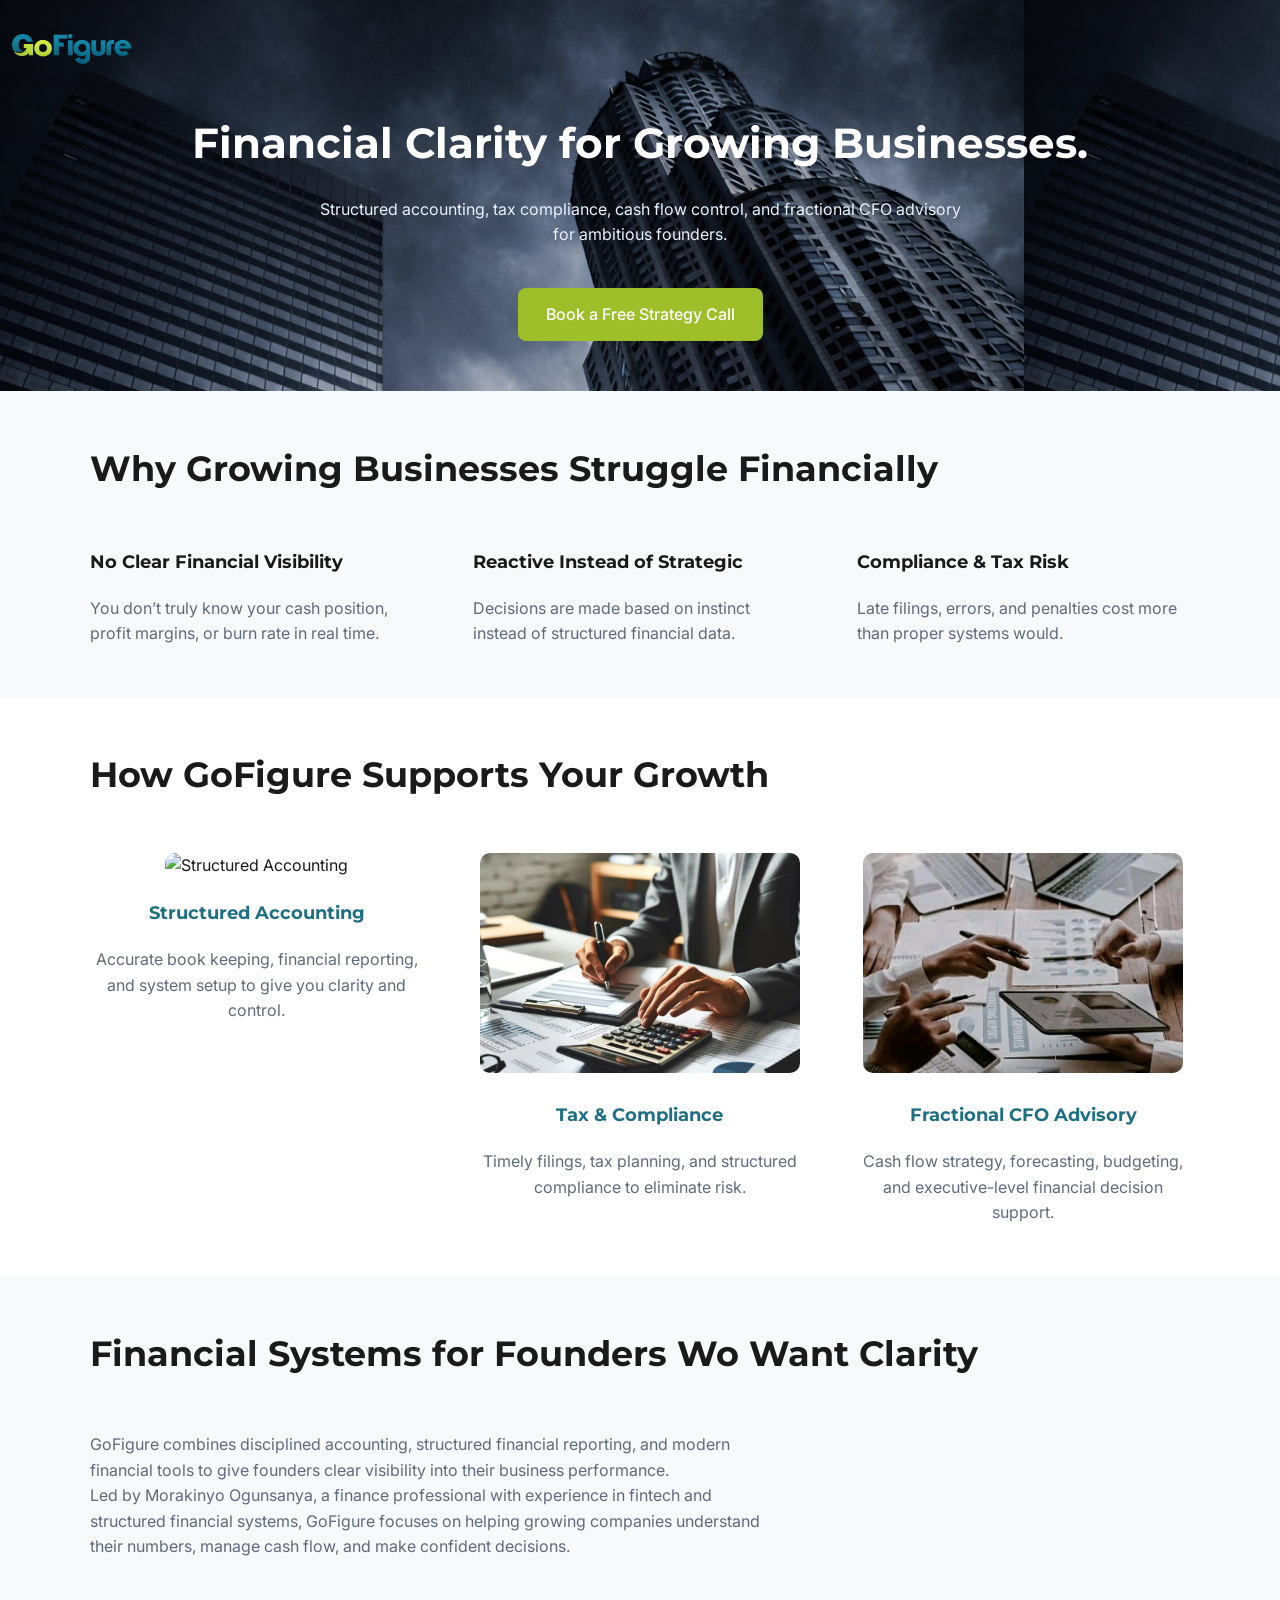
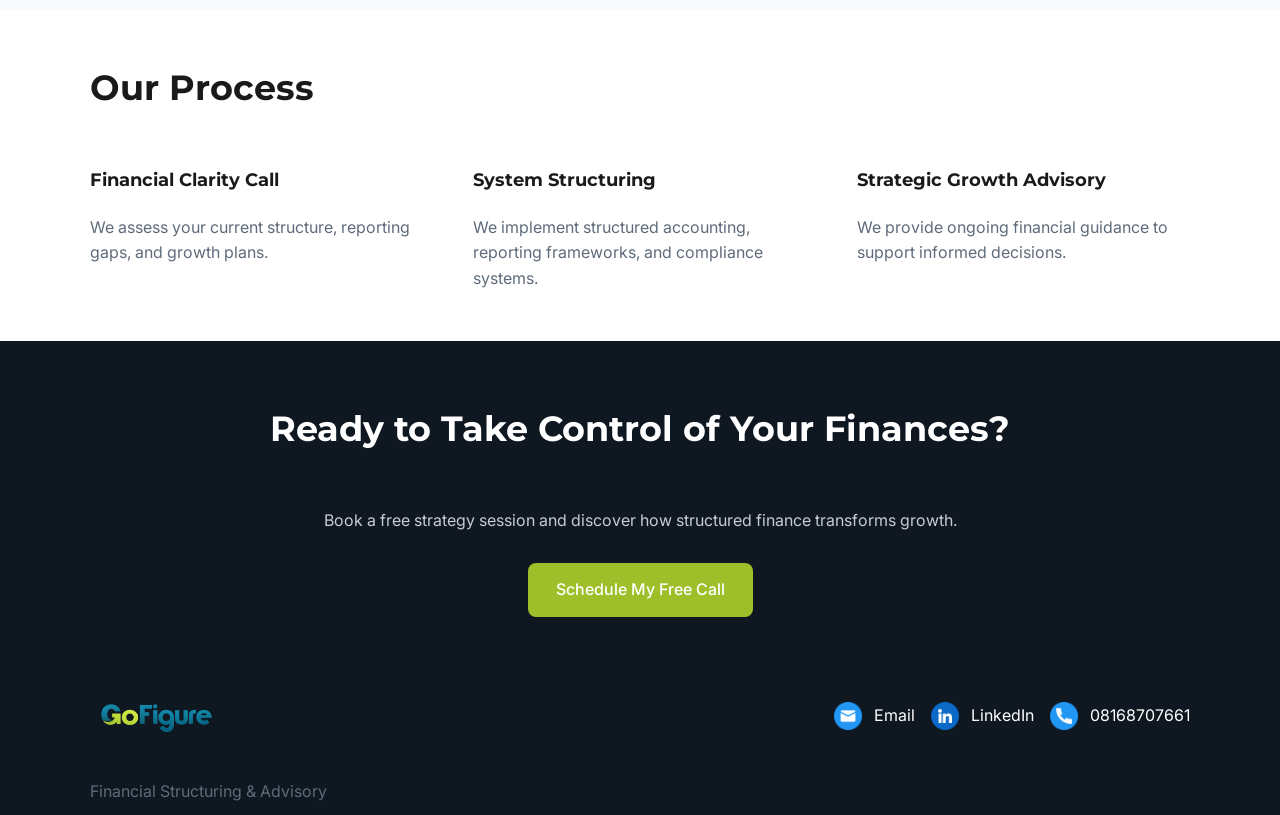
==== index.html @ a53e96b0 "Add files via upload" ====
<!DOCTYPE html>
<html lang="en">
<head>
    <!-- ========================================= -->
    <!-- BASIC META SETTINGS -->
    <!-- ========================================= -->
    <meta charset="UTF-8" />
    <meta name="viewport" content="width=device-width, initial-scale=1.0" />

    <!-- SEO Meta Tags -->
    <title>GoFigure</title>
    <meta name="description" content="Structured accounting, tax compliance and fractional CFO advisory for growing businesses.">

    <!-- Headings: Montserrat | Body: Inter -->
    <link href="https://fonts.googleapis.com/css2?family=Montserrat:wght@600;700&family=Inter:wght@400;500&display=swap" rel="stylesheet">

    <!-- Main Stylesheet -->
    <link rel="stylesheet" href="css/styles.css">
</head>
<body>


    <!-- HERO SECTION -->
    <section class="hero">

        <!-- ===== NEW: NAVBAR WRAPPER FOR LOGO ===== -->
        <!-- This allows the logo to sit at the top-left while the hero text remains centered -->
        <div class="navbar">
            <img src="images/ChatGPT Image Feb 28, 2026, 11_03_21 AM.png" alt="GoFigure Logo" class="logo">
        </div>

        <div class="container">

            <!-- ===== REMOVED CENTER HERO LOGO ===== -->
            <!-- ORIGINAL CODE KEPT COMMENTED FOR REFERENCE -->
            <!-- <img src="images/ChatGPT Image Feb 28, 2026, 11_03_21 AM.png" alt="" class="hero-img"> -->

            <!-- Hero Content -->
            <h1>Financial Clarity for Growing Businesses.</h1>

            <p class="hero-subtext">
                Structured accounting, tax compliance, cash flow control, and fractional CFO advisory for ambitious founders.
            </p>

            <a href="calendly2.html" class="btn-primary">
                Book a Free Strategy Call
            </a>

        </div>
    </section>


    <!-- PROBLEM SECTION -->
    <section class="section light-bg">
        <div class="container">
            <h2>Why Growing Businesses Struggle Financially</h2>

            <div class="grid-3">
                <div>
                    <h3>No Clear Financial Visibility</h3>
                    <p>You don’t truly know your cash position, profit margins, or burn rate in real time.</p>
                </div>

                <div>
                    <h3>Reactive Instead of Strategic</h3>
                    <p>Decisions are made based on instinct instead of structured financial data.</p>
                </div>

                <div>
                    <h3>Compliance & Tax Risk</h3>
                    <p>Late filings, errors, and penalties cost more than proper systems would.</p>
                </div>
            </div>
        </div>
    </section>


    <!-- SERVICES SECTION -->
    <section class="section white-bg">
        <div class="container">
            <h2>How GoFigure Supports Your Growth</h2>

            <!-- ===== MODIFIED STRUCTURE ===== -->
            <!-- Added service-card class to standardize layout and image alignment -->

            <div class="grid-3">

                <div class="service-card">
                    <img src="images/business-woman-check-business-report.jpg" alt="Structured Accounting" class="service-img">
                    <h3 class="service-title">Structured Accounting</h3>
                    <p>Accurate book keeping, financial reporting, and system setup to give you clarity and control.</p>
                </div>

                <div class="service-card">
                    <img src="images/tax and comp.jpg" alt="Tax and Compliance" class="service-img">
                    <h3 class="service-title">Tax & Compliance</h3>
                    <p>Timely filings, tax planning, and structured compliance to eliminate risk.</p>
                </div>

                <div class="service-card">
                    <img src="images/cfo advisory.jpg" alt="Fractional CFO Advisory" class="service-img">
                    <h3 class="service-title">Fractional CFO Advisory</h3>
                    <p>Cash flow strategy, forecasting, budgeting, and executive-level financial decision support.</p>
                </div>

            </div>
        </div>
    </section>


    <!-- ABOUT / CREDIBILITY SECTION -->
    <section class="section light-bg">
        <div class="container">
            <h2>Financial Systems for Founders Wo Want Clarity</h2>

            <p class="about-text">
                GoFigure combines disciplined accounting, structured financial reporting, and modern financial tools to give founders clear visibility into their business performance.
            </p>

            <p class="about-text">
                Led by Morakinyo Ogunsanya, a finance professional with experience in fintech and structured financial systems, GoFigure focuses on helping growing companies understand their numbers, manage cash flow, and make confident decisions.
            </p>
        </div>
    </section>


    <!-- PROCESS SECTION -->
    <section class="section white-bg">
        <div class="container">
            <h2>Our Process</h2>

            <div class="grid-3">
                <div>
                    <h3>Financial Clarity Call</h3>
                    <p>We assess your current structure, reporting gaps, and growth plans.</p>
                </div>

                <div>
                    <h3>System Structuring</h3>
                    <p>We implement structured accounting, reporting frameworks, and compliance systems.</p>
                </div>

                <div>
                    <h3>Strategic Growth Advisory</h3>
                    <p>We provide ongoing financial guidance to support informed decisions.</p>
                </div>
            </div>
        </div>
    </section>


    <!-- FINAL CTA SECTION -->
    <section class="final-cta">
        <div class="container">
            <h2>Ready to Take Control of Your Finances?</h2>

            <p>
                Book a free strategy session and discover how structured finance transforms growth.
            </p>

            <a href="calendly.html" class="btn-primary">
                Schedule My Free Call
            </a>
        </div>
    </section>


    <!-- FOOTER -->
    <footer class="footer">
        <div class="container footer-content">

            <!-- ===== MODIFIED FOOTER LEFT SIDE ===== -->
            <!-- Logo + brand text -->

            <div class="footer-brand">
                <img src="images/ChatGPT Image Feb 28, 2026, 11_03_21 AM.png" alt="GoFigure Logo" class="footer-logo">
                <p>Financial Structuring & Advisory</p>
            </div>

            <!-- ===== NEW CONTACT SECTION ===== -->
            <!-- Icons enlarged and aligned -->

            <div class="footer-contact">

                <a href="mailto:morakinyoogunsanya1@gmail.com" class="contact-item">
                    <img src="images/icon/mail.png" alt="Email Icon" class="footer-icon">
                    <span>Email</span>
                </a>

                <a href="https://www.linkedin.com/company/go-figure-nig/about/?viewAsMember=true" class="contact-item">
                    <img src="images/icon/linkedin.png" alt="LinkedIn Icon" class="footer-icon">
                    <span>LinkedIn</span>
                </a>

                <div class="contact-item">
                    <img src="images/icon/telephone (1).png" alt="Phone Icon" class="footer-icon">
                    <span>08168707661</span>
                </div>

            </div>

        </div>
    </footer>

</body>
</html>
---- css/styles.css ----
:root {
    --primary-teal: #1F6F82;
    --accent-green: #9FBF2A;
    --dark-bg: #0F1720;
    --light-bg: #F7F9FB;
    --text-dark: #1A1A1A;
    --text-light: #FFFFFF;
    --text-muted: #5F6B7A;
}

* {
    margin: 0;
    padding: 0;
    box-sizing: border-box;
}

body {
    font-family: 'Inter', sans-serif;
    color: var(--text-dark);
    line-height: 1.6;
}

/* CONTAINER - MAX WIDTH 1100px */
.container {
    width: 90%;
    max-width: 1100px;
    margin: 0 auto;
}

/* IMPROVED SECTION SPACING */

.section {
    padding: 50px 0; 
}

/* BACKGROUND UTILITIES */
.light-bg {
    background-color: var(--light-bg);
}

.white-bg {
    background-color: #FFFFFF;
}

/* HEADINGS */

h1, h2, h3, h4 {
    font-family: 'Montserrat', sans-serif;
    margin-bottom: 20px;
}

h1 {
    font-size: 2.2rem;
}

h2 {
    font-size: 1.8rem;
    margin-bottom: 50px;
}

h3 {
    font-size: 1.1rem;
}

/* MUTED PARAGRAPH */

p {
    color: var(--text-muted);
}


/* HERO SECTION */


.hero {
    background-color: var(--dark-bg);
    background-image: url("../images/gf3.png");
    color: var(--text-light);
    text-align: center;
    padding: 80px 0 50px 0; 
}

/* ===== NAVBAR FOR TOP LEFT LOGO ===== */

.navbar{
    position: absolute;
    top: 0;
    margin-top: -60px;
    left: 0;
    width: 100%;
    padding: 0px 0px; 
    display: flex;
    justify-content: flex-start;
}


.logo{
    width: 140px; 
    height: auto;
}

/* HERO TEXT */

.hero h1 {
    color: var(--text-light);
    font-size: 2.6rem;
    margin-top: 30px;
}

.hero-subtext {
    margin: 20px auto 40px auto;
    max-width: 650px; 
    color: #e8f3ff;
}

/* PRIMARY BUTTON */

.btn-primary {
    display: inline-block;
    background-color: var(--accent-green);
    color: #FFFFFF;
    padding: 14px 28px;
    border-radius: 8px;
    text-decoration: none;
    font-weight: 500;
}


/* SERVICES SECTION */

/* ===== NEW SERVICE CARD LAYOUT ===== */

.service-card{
    text-align:center;
}

/* ===== RESPONSIVE SERVICE IMAGE ===== */

.service-img{
    width:100%;
    max-width:320px;
    height:220px;
    object-fit:cover;
    border-radius:10px;
    margin-bottom:20px;
}

/* SERVICE TITLE COLOR */

.service-title {
    color: var(--primary-teal);
}


/* GRID LAYOUT (MOBILE FIRST) */

.grid-3 {
    display: grid;
    gap: 40px;
}

/* Desktop */

@media (min-width: 768px) {

    .grid-3 {
        grid-template-columns: repeat(3, 1fr);
        gap:50px; 
    }

    h1 {
        font-size: 3rem;
    }

    h2 {
        font-size: 2.2rem;
    }

}

/* ABOUT SECTION */

.about-text {
    max-width: 700px;
    /* margin-bottom: 20px; */
}


/* FINAL CTA */

.final-cta {
    background-color: var(--dark-bg);
    color: var(--text-light);
    text-align: center;
    padding: 60px 0 0 0; 
}

.final-cta p {
    color: #C5CDD6;
    margin-bottom: 30px;
}


/* FOOTER */

.footer {
    background-color: var(--dark-bg);
    color: var(--text-light);
    /* padding: 60px 0;  */
}

/* ===== FOOTER LAYOUT ===== */

.footer-content {
    display: flex;
    flex-direction: column;
    gap: 40px;
    align-items: center;
}

/* ===== FOOTER BRAND ===== */

.footer-brand{
    text-align: center;
    margin-bottom: 10px;
    /* margin-left: -60px; */
}

/* ===== FOOTER LOGO ===== */

.footer-logo{
    width:130px;
    margin-bottom: -40px;
    /* margin-left: -12px; */
}

/* ===== CONTACT SECTION ===== */

.footer-contact{
    display:flex;
    flex-direction:column;
    gap:16px;
    align-items:center;
}

/* ===== CONTACT ITEM ===== */

.contact-item{
    display:flex;
    align-items:center;
    gap:12px;
    text-decoration:none;
    color:white;
}

/* ===== LARGE PROFESSIONAL ICON SIZE ===== */

.footer-icon{
    width:28px; 
    height:28px;
}


/* ===== DESKTOP FOOTER ===== */

@media (min-width:768px){

.footer-content{
flex-direction:row;
justify-content:space-between;
align-items:center;
}

.footer-brand{
text-align:left;
}

.footer-contact{
flex-direction:row;
}

}
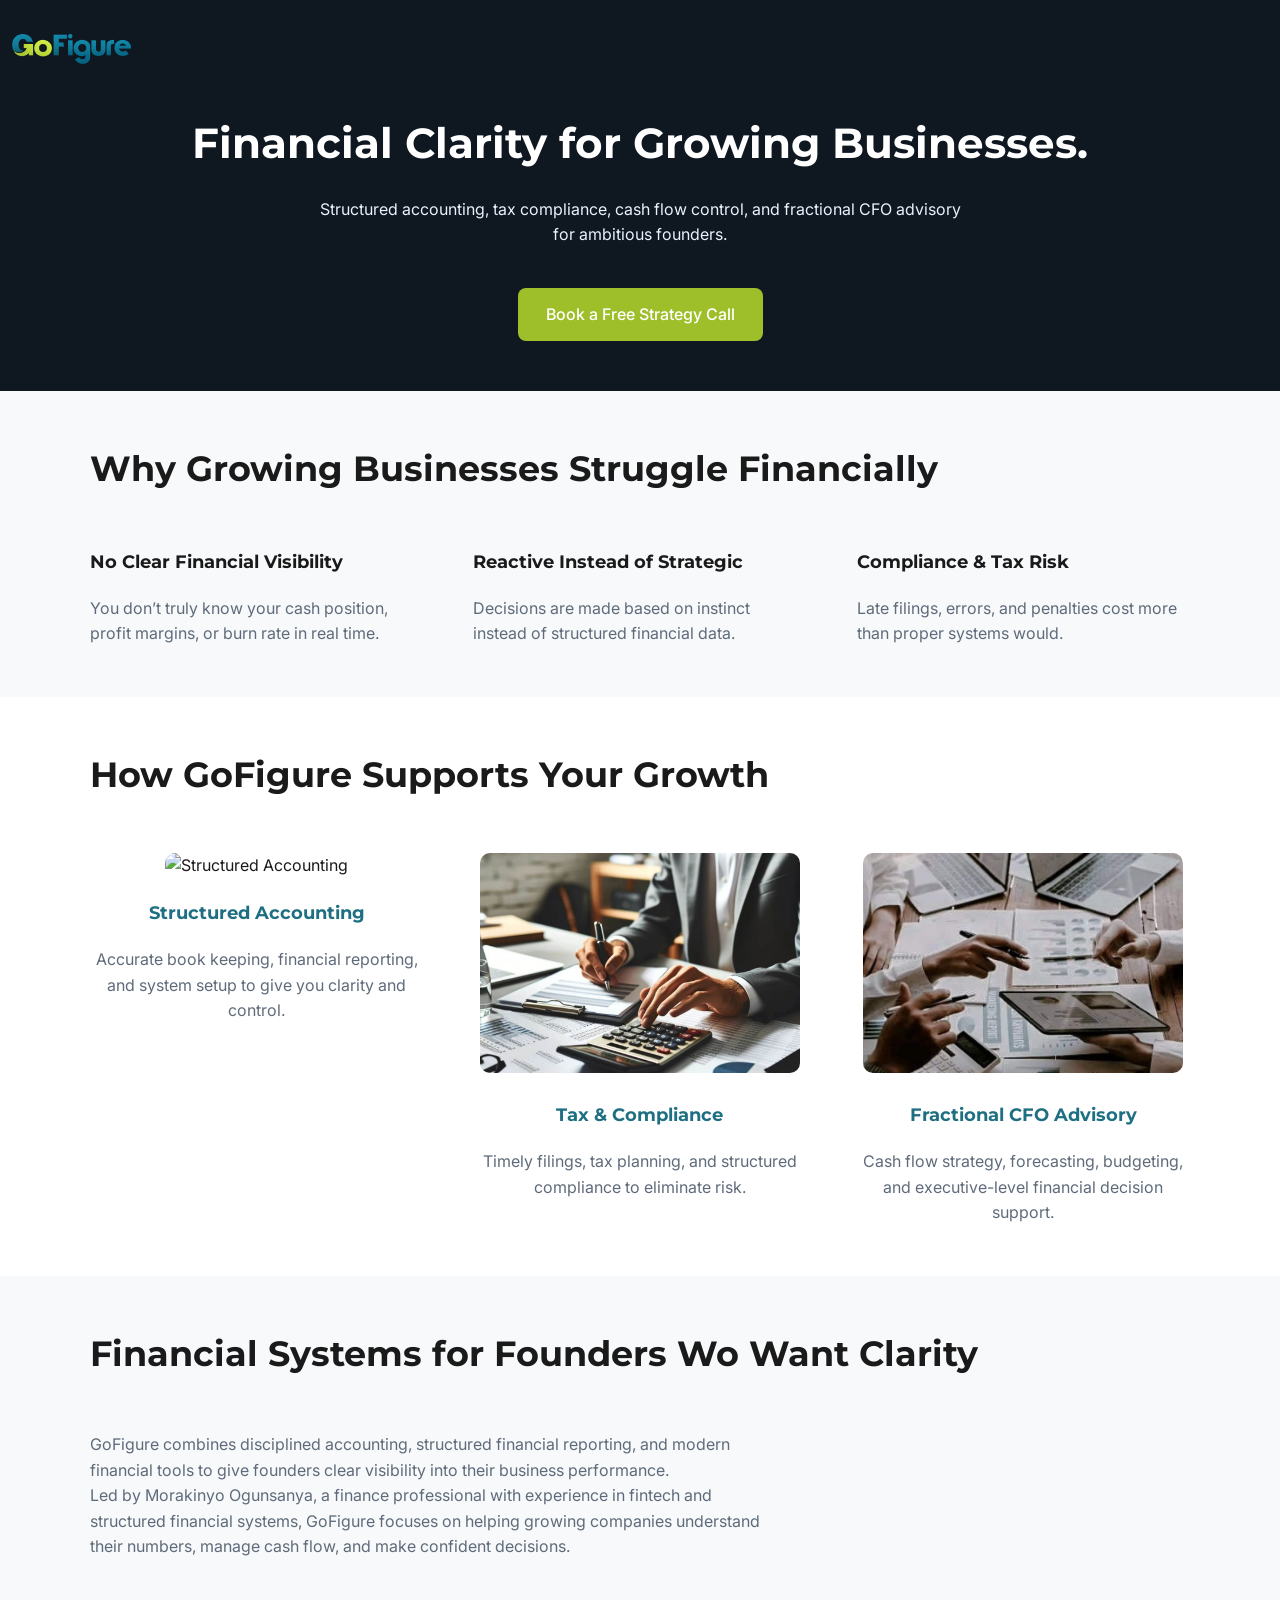
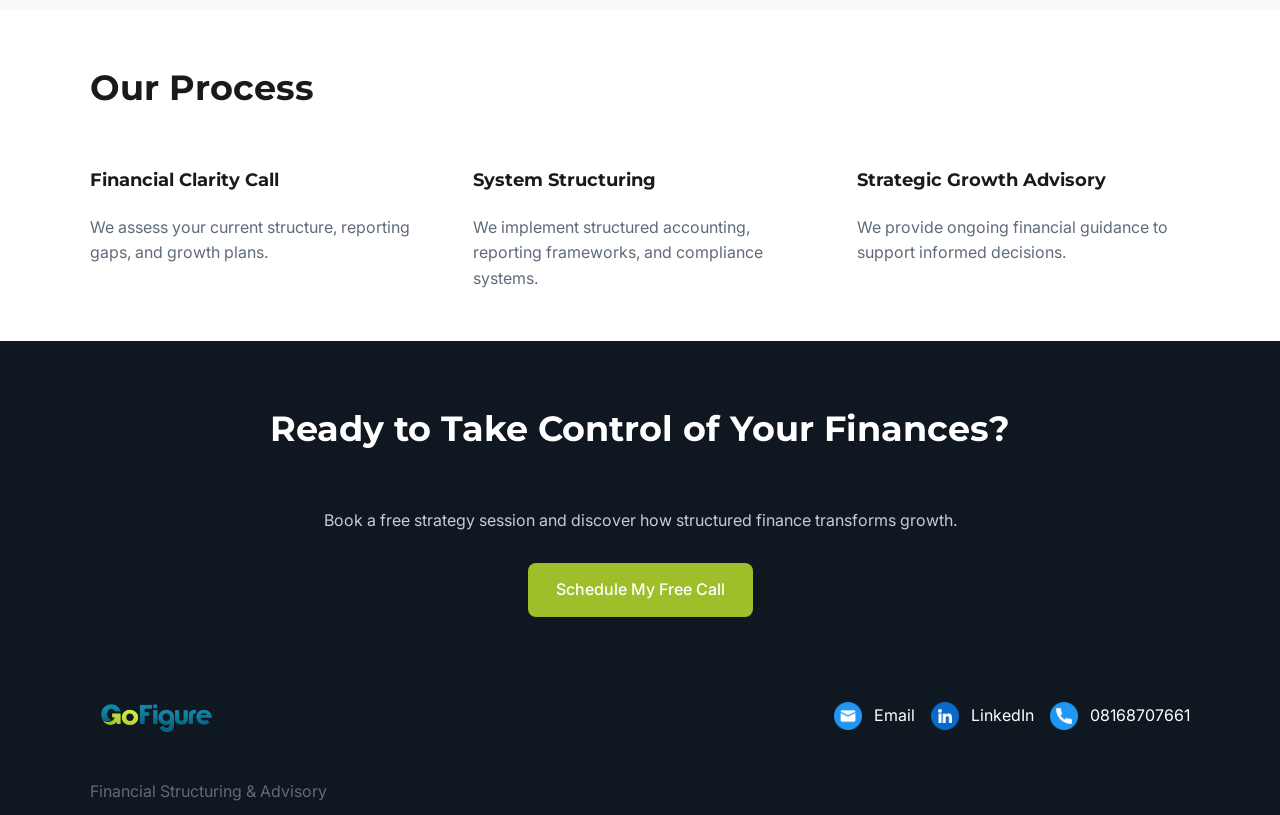
==== commit 14c9adff: "Update index.html update compressed images name on html file" ====
--- a/index.html
+++ b/index.html
@@ -24,16 +24,13 @@
     <section class="hero">
 
         <!-- ===== NEW: NAVBAR WRAPPER FOR LOGO ===== -->
-        <!-- This allows the logo to sit at the top-left while the hero text remains centered -->
+        
         <div class="navbar">
-            <img src="images/ChatGPT Image Feb 28, 2026, 11_03_21 AM.png" alt="GoFigure Logo" class="logo">
-        </div>
-
-        <div class="container">
-
-            <!-- ===== REMOVED CENTER HERO LOGO ===== -->
-            <!-- ORIGINAL CODE KEPT COMMENTED FOR REFERENCE -->
-            <!-- <img src="images/ChatGPT Image Feb 28, 2026, 11_03_21 AM.png" alt="" class="hero-img"> -->
+            <img src="images/go-figure-logo.png" alt="GoFigure Logo" class="logo">
+        </div>
+
+        <div class="container">
+
 
             <!-- Hero Content -->
             <h1>Financial Clarity for Growing Businesses.</h1>
@@ -42,7 +39,7 @@
                 Structured accounting, tax compliance, cash flow control, and fractional CFO advisory for ambitious founders.
             </p>
 
-            <a href="calendly2.html" class="btn-primary">
+            <a href="https://calendly.com/morakinyoogunsanya1/30min" class="btn-primary">
                 Book a Free Strategy Call
             </a>
 
@@ -86,19 +83,19 @@
             <div class="grid-3">
 
                 <div class="service-card">
-                    <img src="images/business-woman-check-business-report.jpg" alt="Structured Accounting" class="service-img">
+                    <img src="images/structured-accounting.jpg" alt="Structured Accounting" class="service-img">
                     <h3 class="service-title">Structured Accounting</h3>
                     <p>Accurate book keeping, financial reporting, and system setup to give you clarity and control.</p>
                 </div>
 
                 <div class="service-card">
-                    <img src="images/tax and comp.jpg" alt="Tax and Compliance" class="service-img">
+                    <img src="images/tax-compliance.jpg" alt="Tax and Compliance" class="service-img">
                     <h3 class="service-title">Tax & Compliance</h3>
                     <p>Timely filings, tax planning, and structured compliance to eliminate risk.</p>
                 </div>
 
                 <div class="service-card">
-                    <img src="images/cfo advisory.jpg" alt="Fractional CFO Advisory" class="service-img">
+                    <img src="images/cfo-advisory.jpg" alt="Fractional CFO Advisory" class="service-img">
                     <h3 class="service-title">Fractional CFO Advisory</h3>
                     <p>Cash flow strategy, forecasting, budgeting, and executive-level financial decision support.</p>
                 </div>
@@ -158,7 +155,7 @@
                 Book a free strategy session and discover how structured finance transforms growth.
             </p>
 
-            <a href="calendly.html" class="btn-primary">
+            <a href="https://calendly.com/morakinyoogunsanya1/30min" class="btn-primary">
                 Schedule My Free Call
             </a>
         </div>
@@ -169,20 +166,18 @@
     <footer class="footer">
         <div class="container footer-content">
 
-            <!-- ===== MODIFIED FOOTER LEFT SIDE ===== -->
             <!-- Logo + brand text -->
 
             <div class="footer-brand">
-                <img src="images/ChatGPT Image Feb 28, 2026, 11_03_21 AM.png" alt="GoFigure Logo" class="footer-logo">
+                <img src="images/go-figure-logo.png" alt="GoFigure Logo" class="footer-logo">
                 <p>Financial Structuring & Advisory</p>
             </div>
 
             <!-- ===== NEW CONTACT SECTION ===== -->
-            <!-- Icons enlarged and aligned -->
 
             <div class="footer-contact">
 
-                <a href="mailto:morakinyoogunsanya1@gmail.com" class="contact-item">
+                <a href="mailto:hello@go-figure.finance" class="contact-item">
                     <img src="images/icon/mail.png" alt="Email Icon" class="footer-icon">
                     <span>Email</span>
                 </a>
@@ -203,4 +198,7 @@
     </footer>
 
 </body>
-</html>+
+</html>
+
+
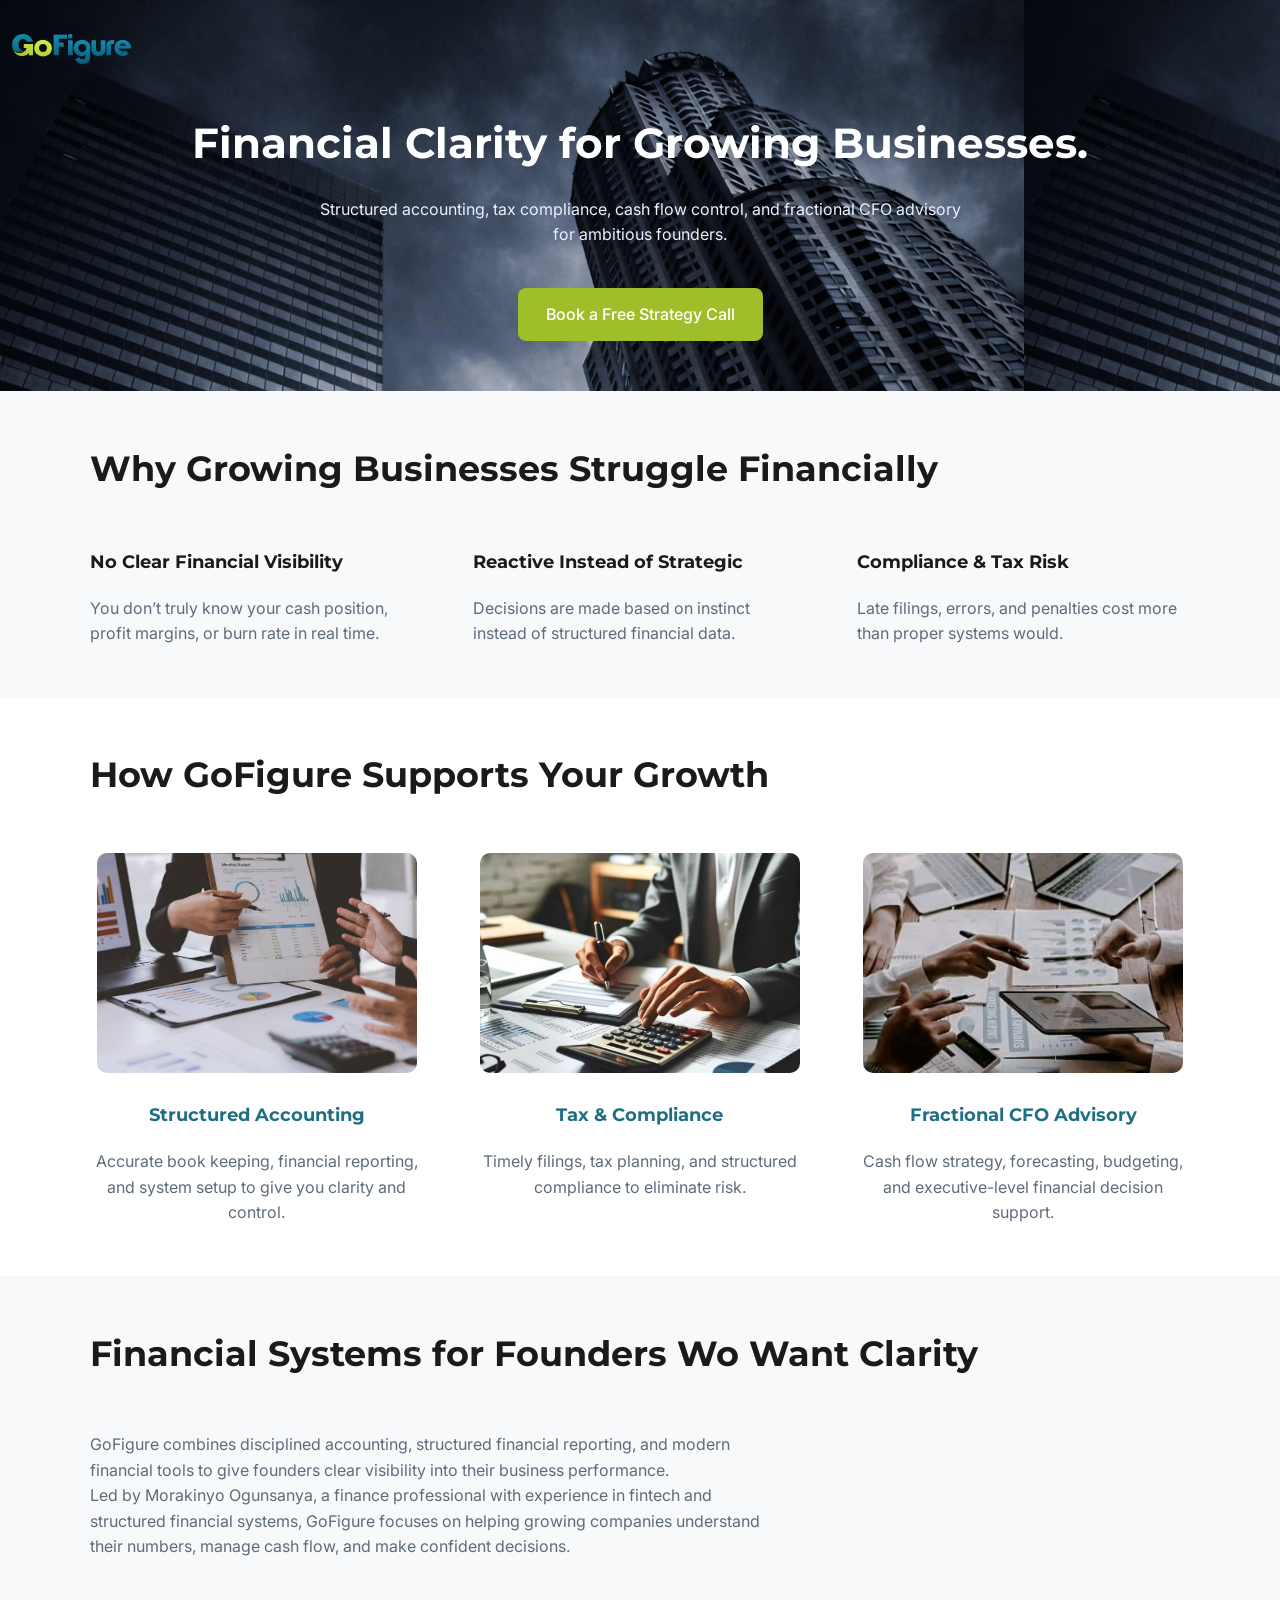
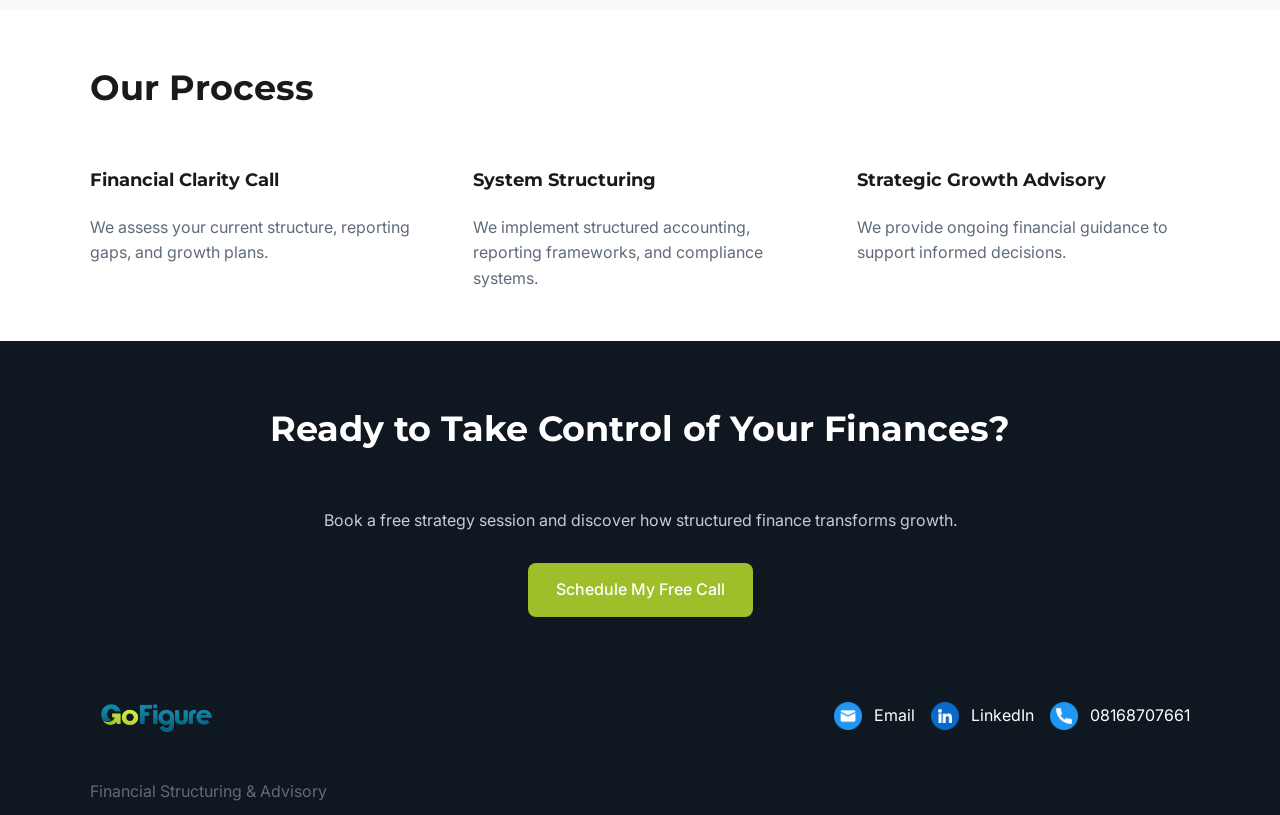
==== commit 90ca3f46: "Update index.html" ====
--- a/index.html
+++ b/index.html
@@ -202,3 +202,4 @@
 </html>
 
 
+
--- a/css/styles.css
+++ b/css/styles.css
@@ -74,7 +74,7 @@
 
 .hero {
     background-color: var(--dark-bg);
-    background-image: url("../images/gf3.png");
+    background-image: url("../images/financial-clarity.png");
     color: var(--text-light);
     text-align: center;
     padding: 80px 0 50px 0; 
@@ -279,4 +279,5 @@
 flex-direction:row;
 }
 
-}+
+}
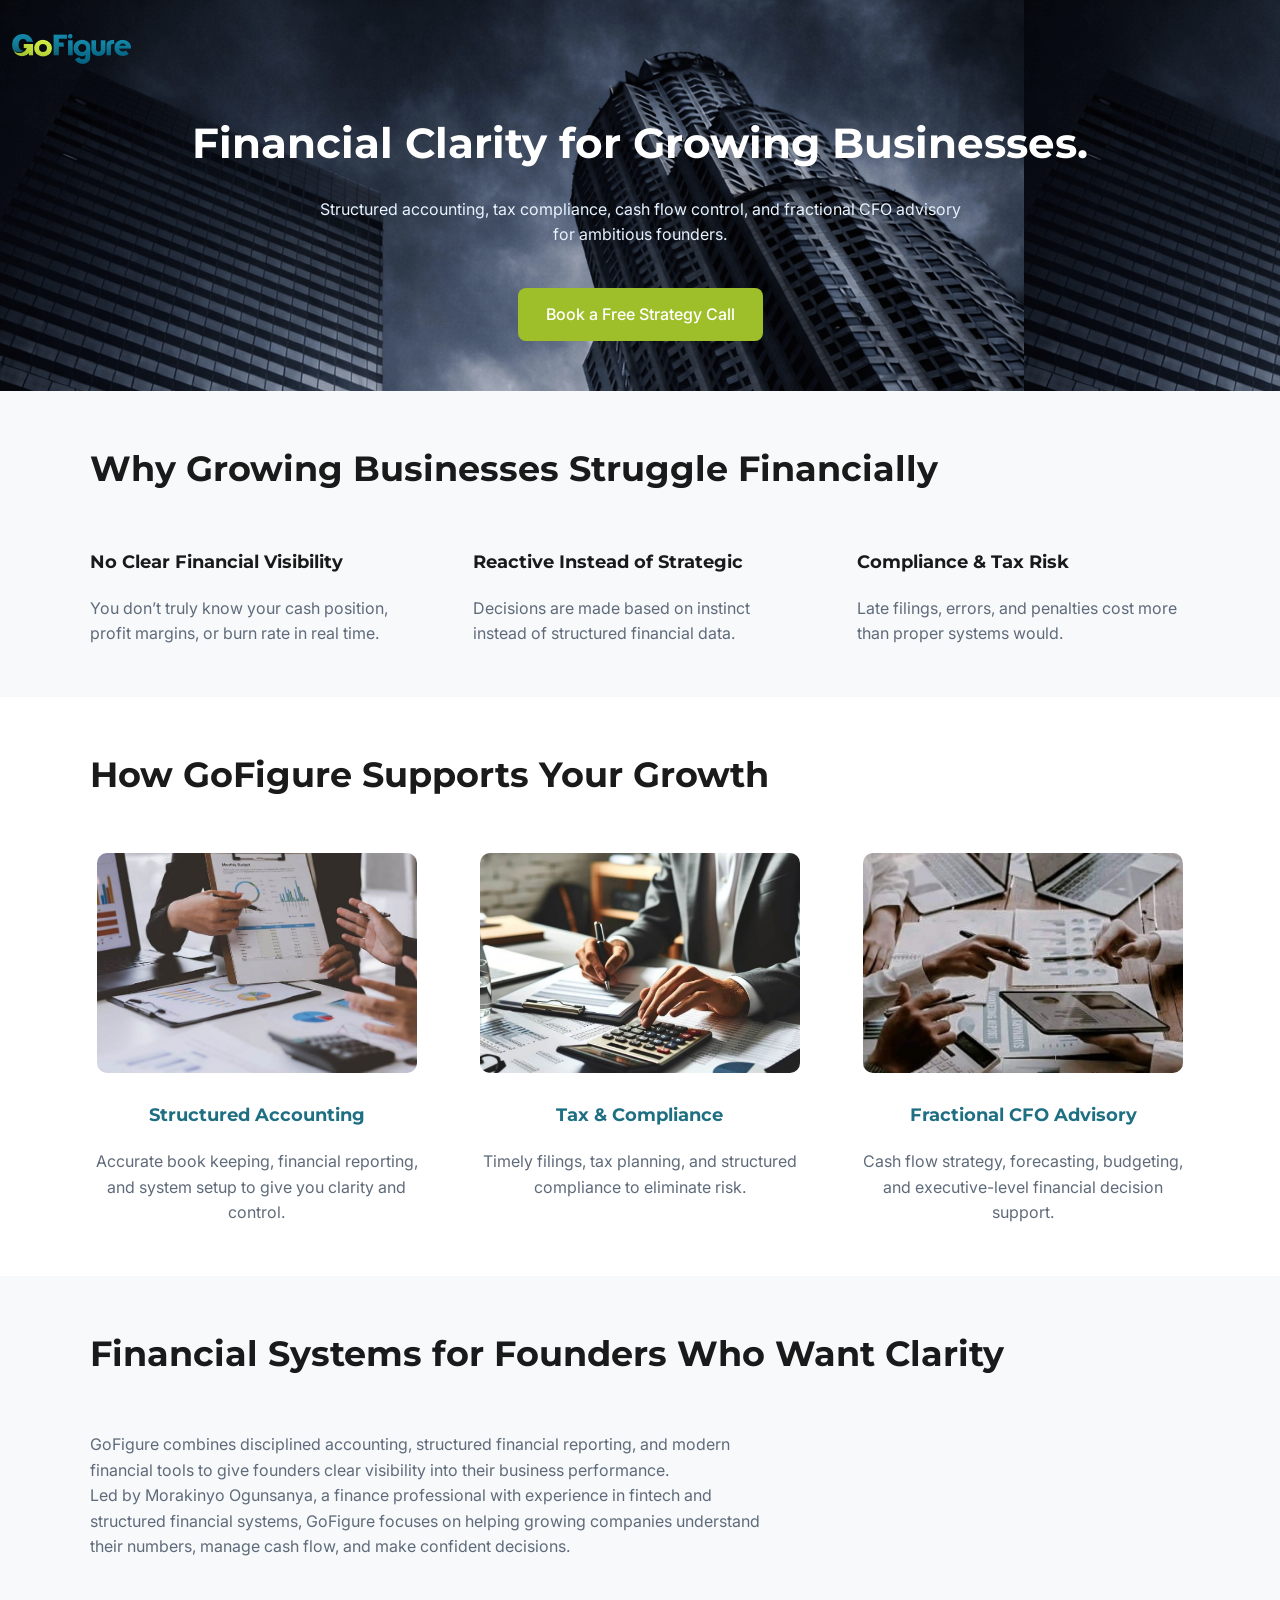
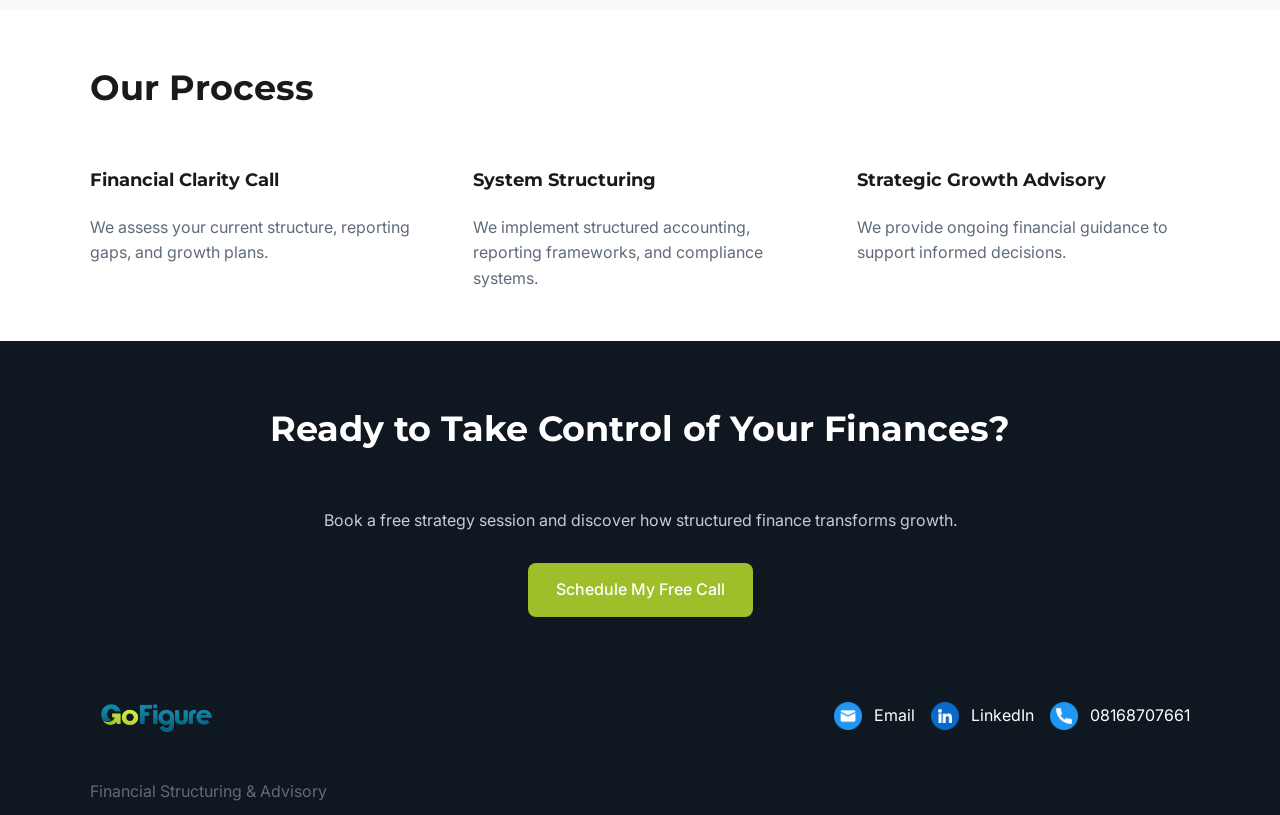
==== commit b8531080: "Update index.html" ====
--- a/index.html
+++ b/index.html
@@ -108,7 +108,7 @@
     <!-- ABOUT / CREDIBILITY SECTION -->
     <section class="section light-bg">
         <div class="container">
-            <h2>Financial Systems for Founders Wo Want Clarity</h2>
+            <h2>Financial Systems for Founders Who Want Clarity</h2>
 
             <p class="about-text">
                 GoFigure combines disciplined accounting, structured financial reporting, and modern financial tools to give founders clear visibility into their business performance.
@@ -203,3 +203,4 @@
 
 
 
+
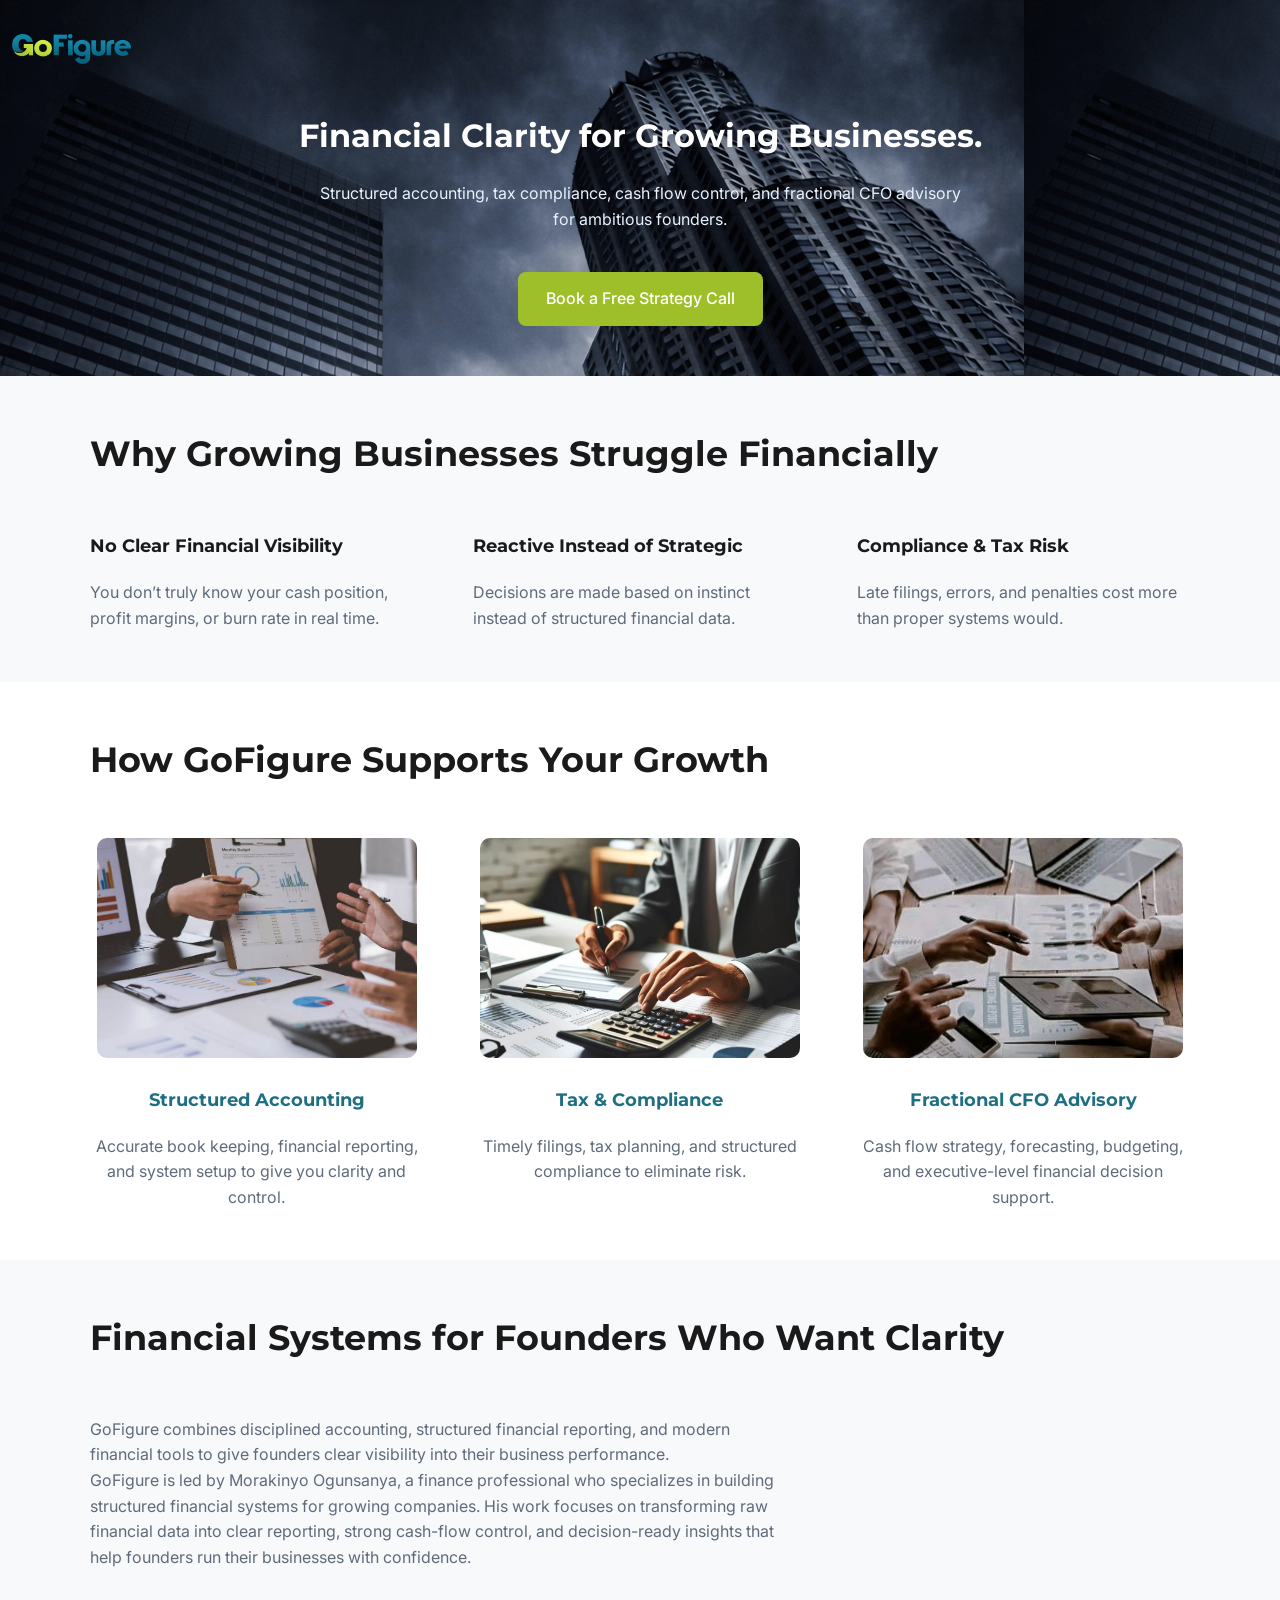
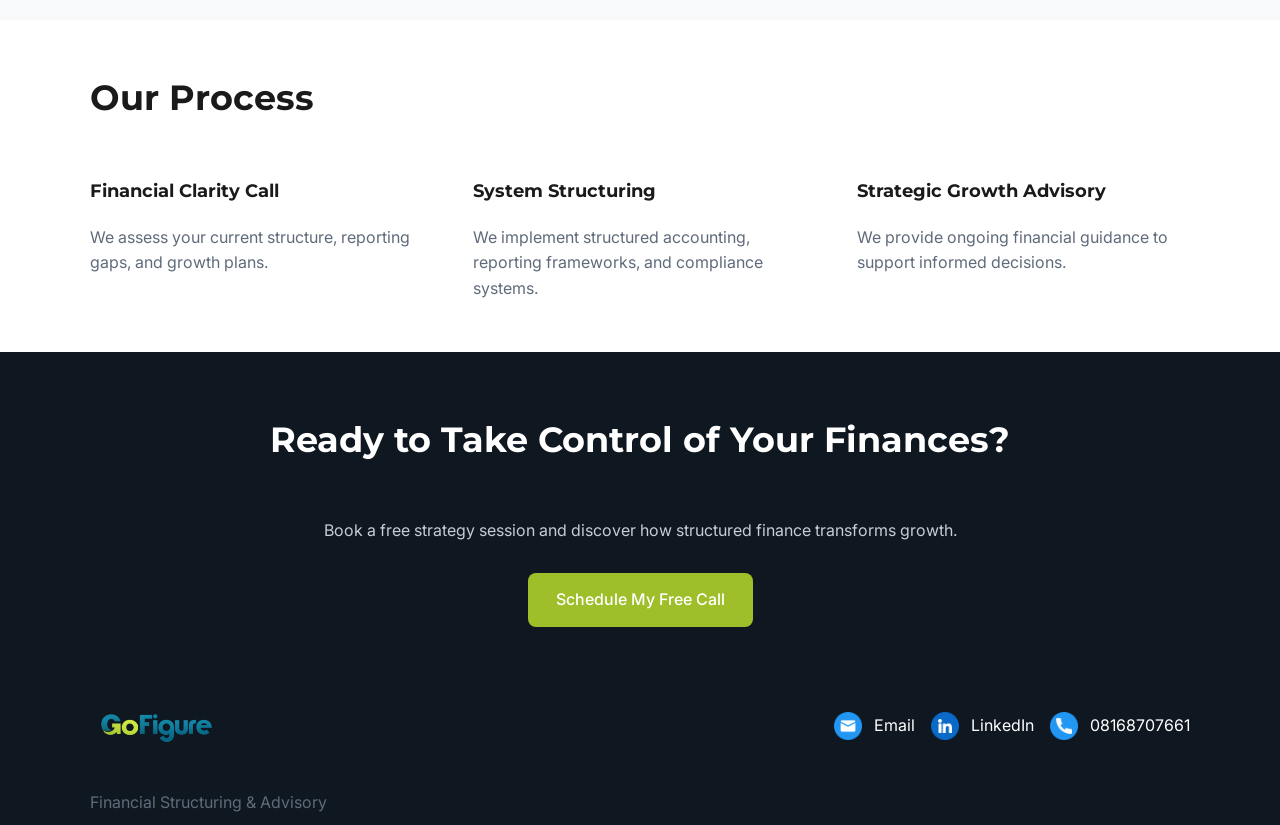
==== commit 0ac2c205: "Update index.html" ====
--- a/index.html
+++ b/index.html
@@ -115,8 +115,7 @@
             </p>
 
             <p class="about-text">
-                Led by Morakinyo Ogunsanya, a finance professional with experience in fintech and structured financial systems, GoFigure focuses on helping growing companies understand their numbers, manage cash flow, and make confident decisions.
-            </p>
+                GoFigure is led by Morakinyo Ogunsanya, a finance professional who specializes in building structured financial systems for growing companies. His work focuses on transforming raw financial data into clear reporting, strong cash-flow control, and decision-ready insights that help founders run their businesses with confidence.            </p>
         </div>
     </section>
 
@@ -204,3 +203,4 @@
 
 
 
+
--- a/css/styles.css
+++ b/css/styles.css
@@ -103,7 +103,7 @@
 
 .hero h1 {
     color: var(--text-light);
-    font-size: 2.6rem;
+    font-size: 2rem;
     margin-top: 30px;
 }
 
@@ -281,3 +281,4 @@
 
 
 }
+
